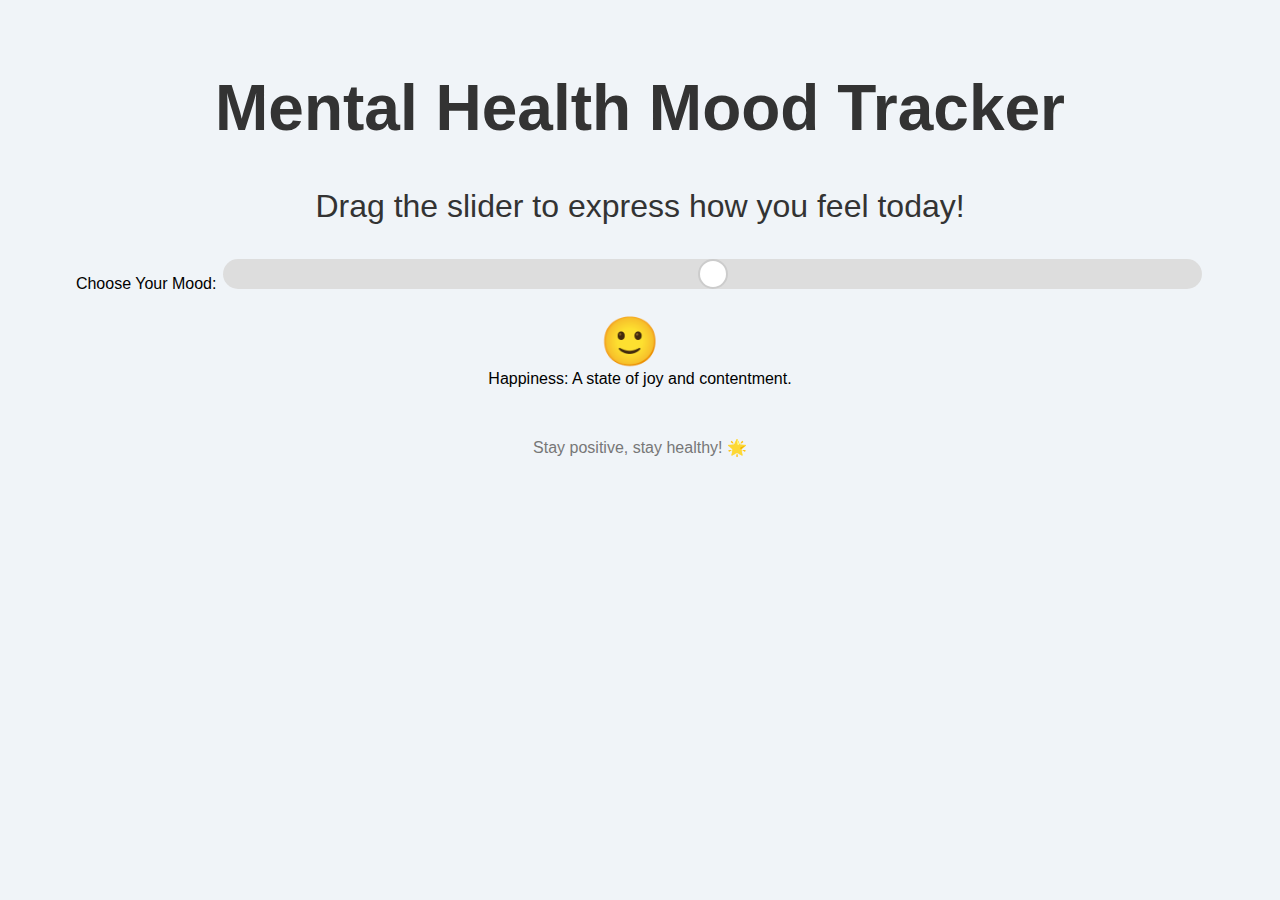
==== MEN_H/index.html @ dc6b6b30 "Initial commit" ====
<!DOCTYPE html>
<html lang="en">
<head>
  <meta charset="UTF-8">
  <meta name="viewport" content="width=device-width, initial-scale=1.0">
  <title>Mental Health Mood Tracker</title>
  <link rel="stylesheet" href="styles.css">
</head>
<body>
  <header>
    <h1>Mental Health Mood Tracker</h1>
    <p>Drag the slider to express how you feel today!</p>
  </header>
  
  <section class="mood-selector">
    <label for="mood-slider">Choose Your Mood:</label>
    <input type="range" id="mood-slider" min="1" max="5" step="1">
    <div class="mood-display">
      <div id="mood-emoji">🙂</div>
    </div>
    <div id="mood-description" class="description">Happiness: A state of joy and contentment.</div>
  </section>

  <footer>
    <p>Stay positive, stay healthy! 🌟</p>
  </footer>

  <script src="script.js"></script>
</body>
</html>
---- MEN_H/styles.css ----
body {
    font-family: Arial, sans-serif;
    text-align: center;
    background-color: #f0f4f8;
    padding: 20px;
  }
  
  header {
    font-size: 2em;
    color: #333;
  }
  
  .mood-selector {
    margin-top: 30px;
  }
  
  #mood-slider {
    width: 80%;
    height: 30px;
    border-radius: 15px;
    -webkit-appearance: none;
    appearance: none;
    background: #ddd;
    transition: background 0.2s ease;
  }
  
  #mood-slider::-webkit-slider-runnable-track {
    height: 30px;
    border-radius: 15px;
  }
  
  #mood-slider::-webkit-slider-thumb {
    -webkit-appearance: none;
    appearance: none;
    width: 30px;
    height: 30px;
    border-radius: 50%;
    background-color: #fff;
    border: 2px solid #ccc;
    cursor: pointer;
  }
  
  .mood-display {
    display: flex;
    justify-content: center;
    margin-top: 20px;
  }
  
  #mood-emoji {
    font-size: 3em;
    margin-right: 20px;
  }
  
  # mood-description {
    font-size: 1.2em;
    margin-top: 20px;
    color: #333;
    font-style: italic;
  }
  
  footer {
    margin-top: 50px;
    color: #777;
  }
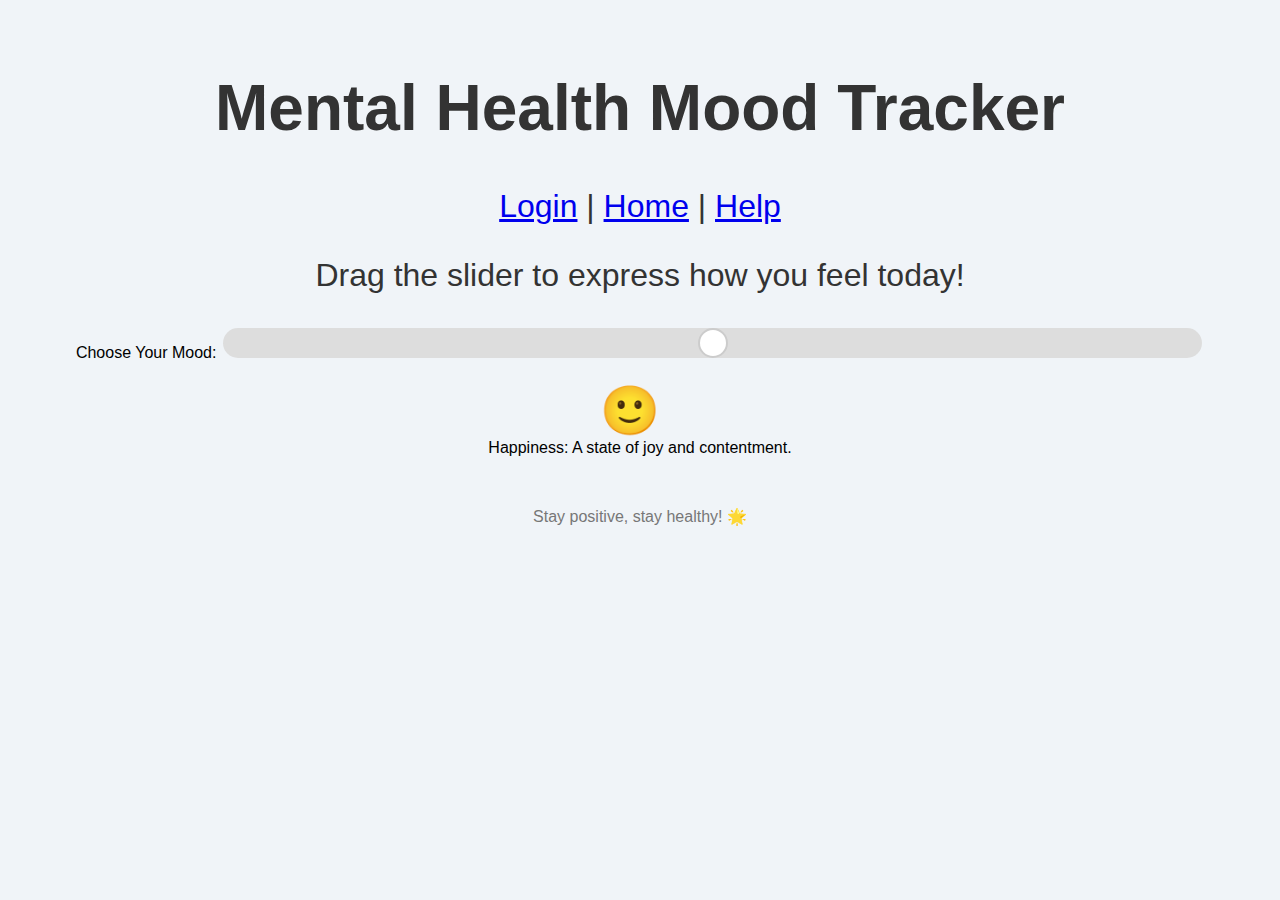
==== commit e9b0f326: "Reorganize project structure and add navigation links" ====
--- a/MEN_H/index.html
+++ b/MEN_H/index.html
@@ -9,6 +9,11 @@
 <body>
   <header>
     <h1>Mental Health Mood Tracker</h1>
+    <nav>
+      <a href="login/login.html">Login</a> |
+      <a href="home/home_page.html">Home</a> |
+      <a href="help/index_help.html">Help</a>
+    </nav>
     <p>Drag the slider to express how you feel today!</p>
   </header>
   
